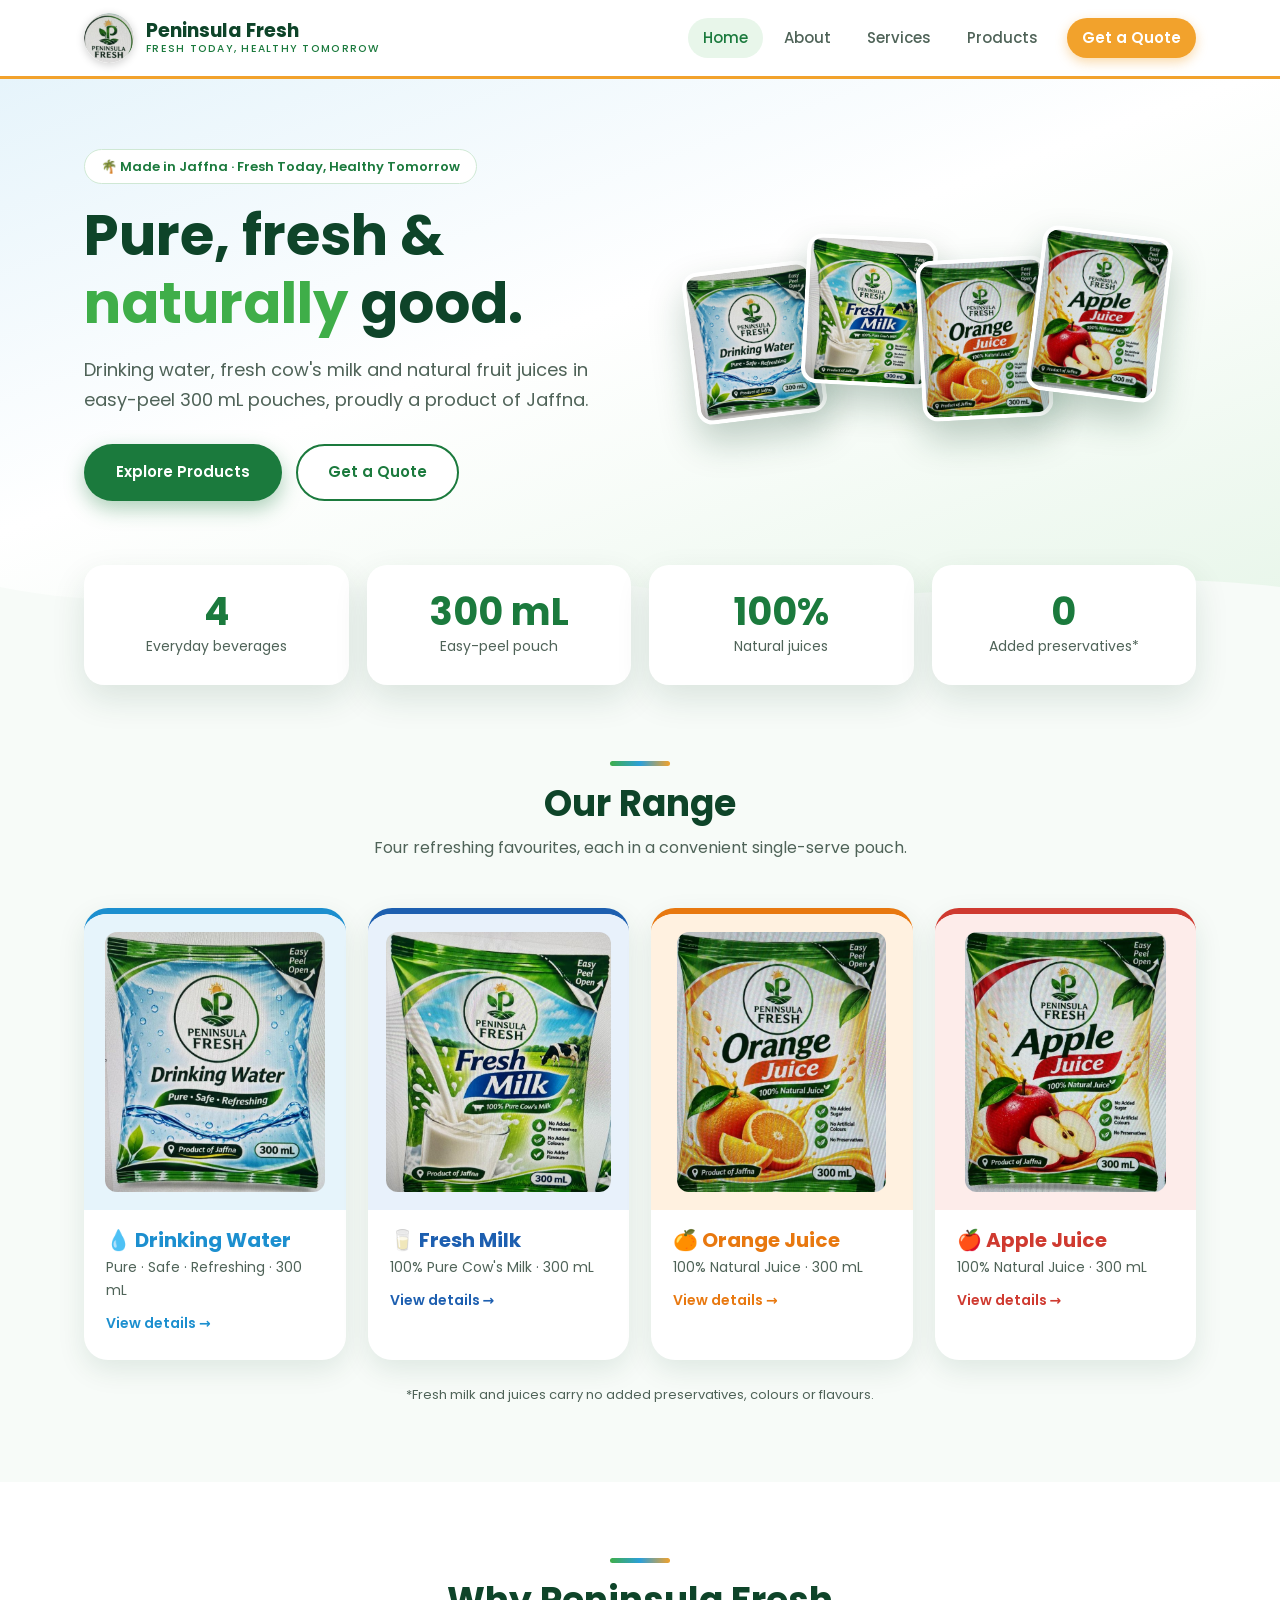
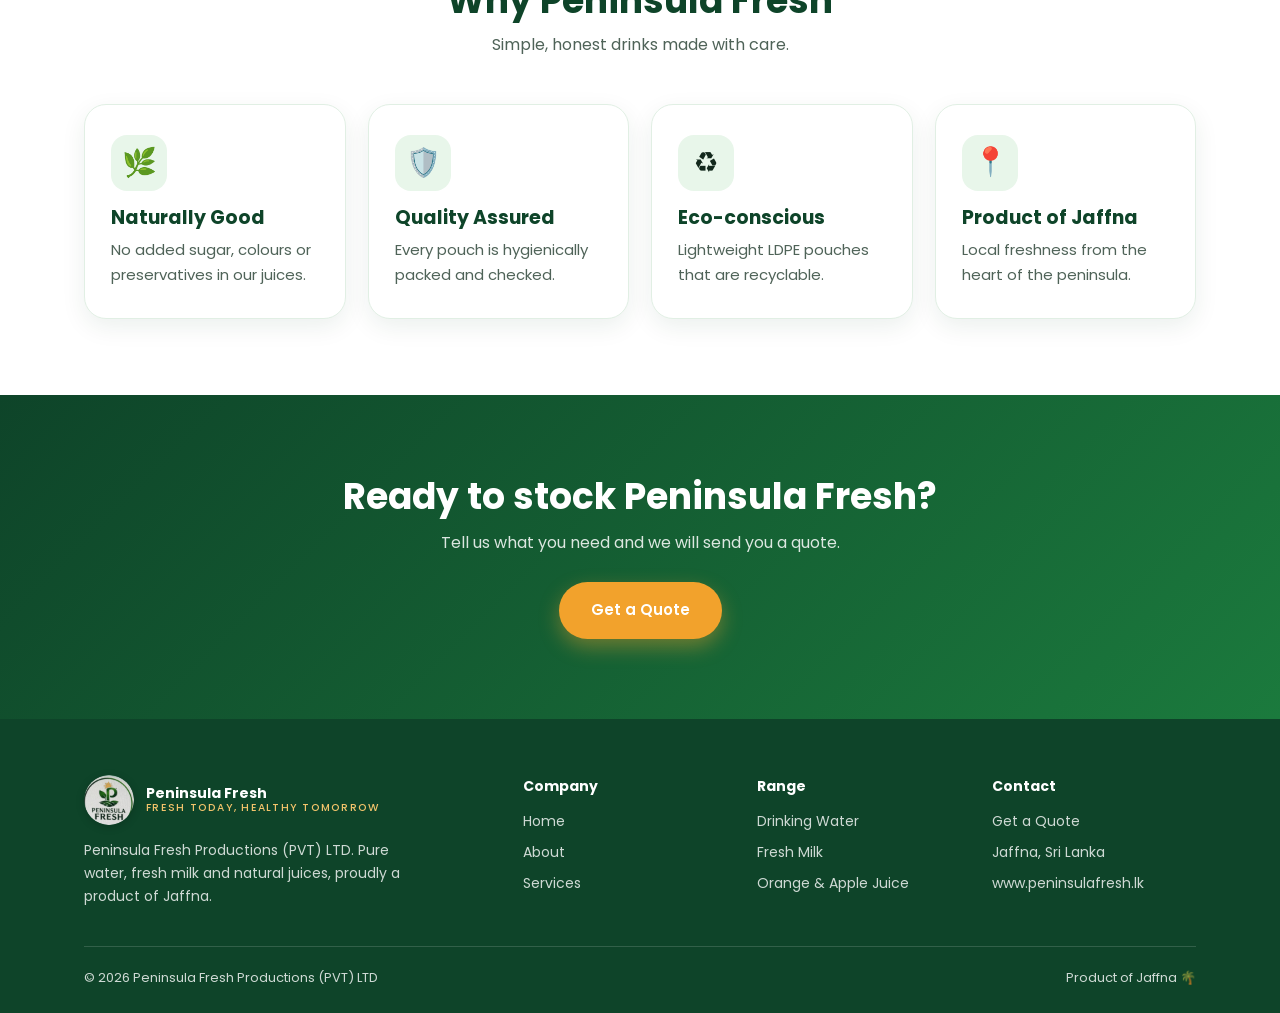
==== index.html @ 9424a058 "Initial commit - Peninsula Fresh Drinks Website" ====
<!DOCTYPE html>
<html lang="en"><head><meta charset="UTF-8"><meta name="viewport" content="width=device-width,initial-scale=1">
<title>Pure, fresh & natural drinks | Peninsula Fresh</title><meta name="description" content="Peninsula Fresh drinking water, fresh milk, orange and apple juice. Product of Jaffna.">
<link rel="icon" href="[data-uri]"><link rel="preconnect" href="https://fonts.googleapis.com"><link href="https://fonts.googleapis.com/css2?family=Poppins:wght@400;500;600;700&display=swap" rel="stylesheet">
<link rel="stylesheet" href="style.css"></head><body>
<header class="hdr"><div class="wrap"><a class="brand" href="index.html"><img src="[data-uri]" alt="Peninsula Fresh logo"><span>Peninsula Fresh<small>Fresh Today, Healthy Tomorrow</small></span></a>
<button class="mt" aria-label="Menu" aria-expanded="false"><span></span><span></span><span></span></button><nav class="nav"><a href="index.html" class=on>Home</a><a href="about.html">About</a><a href="services.html">Services</a><a href="products.html">Products</a><a href="contact.html" class="cta">Get a Quote</a></nav></div></header>
<div class="hero"><div class="bub"><span style="--l:6%;--s:18px;--d:11s"></span><span style="--l:18%;--s:10px;--d:14s"></span><span style="--l:30%;--s:24px;--d:12s"></span><span style="--l:44%;--s:12px;--d:16s"></span><span style="--l:58%;--s:20px;--d:10s"></span><span style="--l:70%;--s:9px;--d:15s"></span><span style="--l:82%;--s:26px;--d:13s"></span><span style="--l:92%;--s:14px;--d:17s"></span></div><div class="wrap"><div><span class="pill rs">🌴 Made in Jaffna · Fresh Today, Healthy Tomorrow</span><h1 class="rs d1">Pure, fresh &amp; <em>naturally</em> good.</h1>
<p class="l rs d2">Drinking water, fresh cow's milk and natural fruit juices in easy-peel 300 mL pouches, proudly a product of Jaffna.</p><div class="acts rs d3"><a class="btn b1" href="products.html">Explore Products</a><a class="btn b2" href="contact.html">Get a Quote</a></div></div>
<div class="cluster rs d2"><img src="[data-uri]" alt="water pouch"><img src="[data-uri]" alt="milk pouch"><img src="[data-uri]" alt="orange pouch"><img src="[data-uri]" alt="apple pouch"></div></div><div class="wv"><svg viewBox="0 0 2880 80" preserveAspectRatio="none"><path d="M0 40 C240 90 480 0 720 40 C960 80 1200 10 1440 40 C1680 90 1920 0 2160 40 C2400 80 2640 10 2880 40 V80 H0Z" fill="#f7fbf8"/></svg></div></div>
<div class="wrap"><div class="stats"><div class="stat"><b data-n="4">4</b><span>Everyday beverages</span></div><div class="stat"><b data-n="300" data-s=" mL">300 mL</b><span>Easy-peel pouch</span></div><div class="stat"><b data-n="100" data-s="%">100%</b><span>Natural juices</span></div><div class="stat"><b data-n="0">0</b><span>Added preservatives*</span></div></div></div>
<section><div class="wrap"><div class="sh"><div class="bar"></div><h2>Our Range</h2><p>Four refreshing favourites, each in a convenient single-serve pouch.</p></div><div class="grid4"><a class="tc" href="products.html#water" style="--ac:#1c8fcf;--al:#e6f4fb"><div class="im"><img src="[data-uri]" alt="Drinking Water pouch"></div><div class="bd"><h3>💧 Drinking Water</h3><p>Pure · Safe · Refreshing · 300 mL</p><span class="go">View details →</span></div></a><a class="tc" href="products.html#milk" style="--ac:#1d5fb0;--al:#e8f1fb"><div class="im"><img src="[data-uri]" alt="Fresh Milk pouch"></div><div class="bd"><h3>🥛 Fresh Milk</h3><p>100% Pure Cow's Milk · 300 mL</p><span class="go">View details →</span></div></a><a class="tc" href="products.html#orange" style="--ac:#e8780f;--al:#fff1e0"><div class="im"><img src="[data-uri]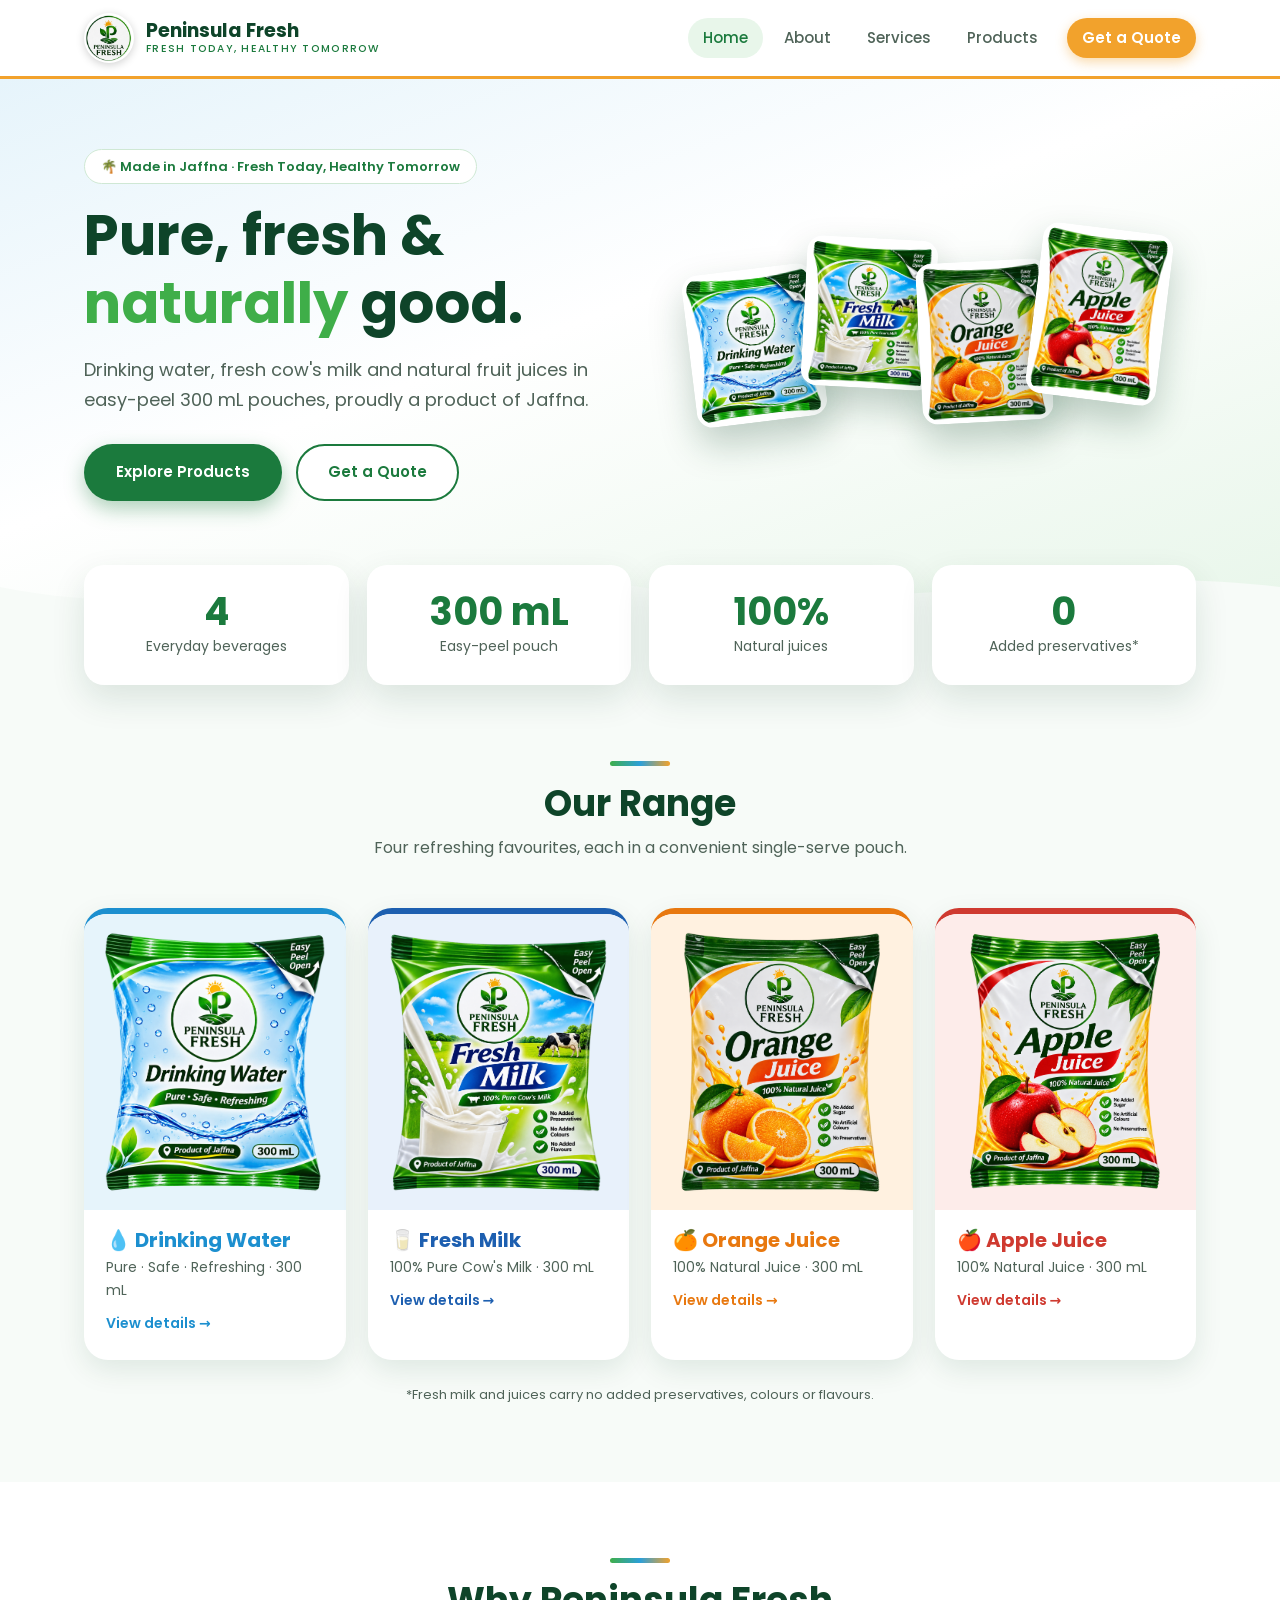
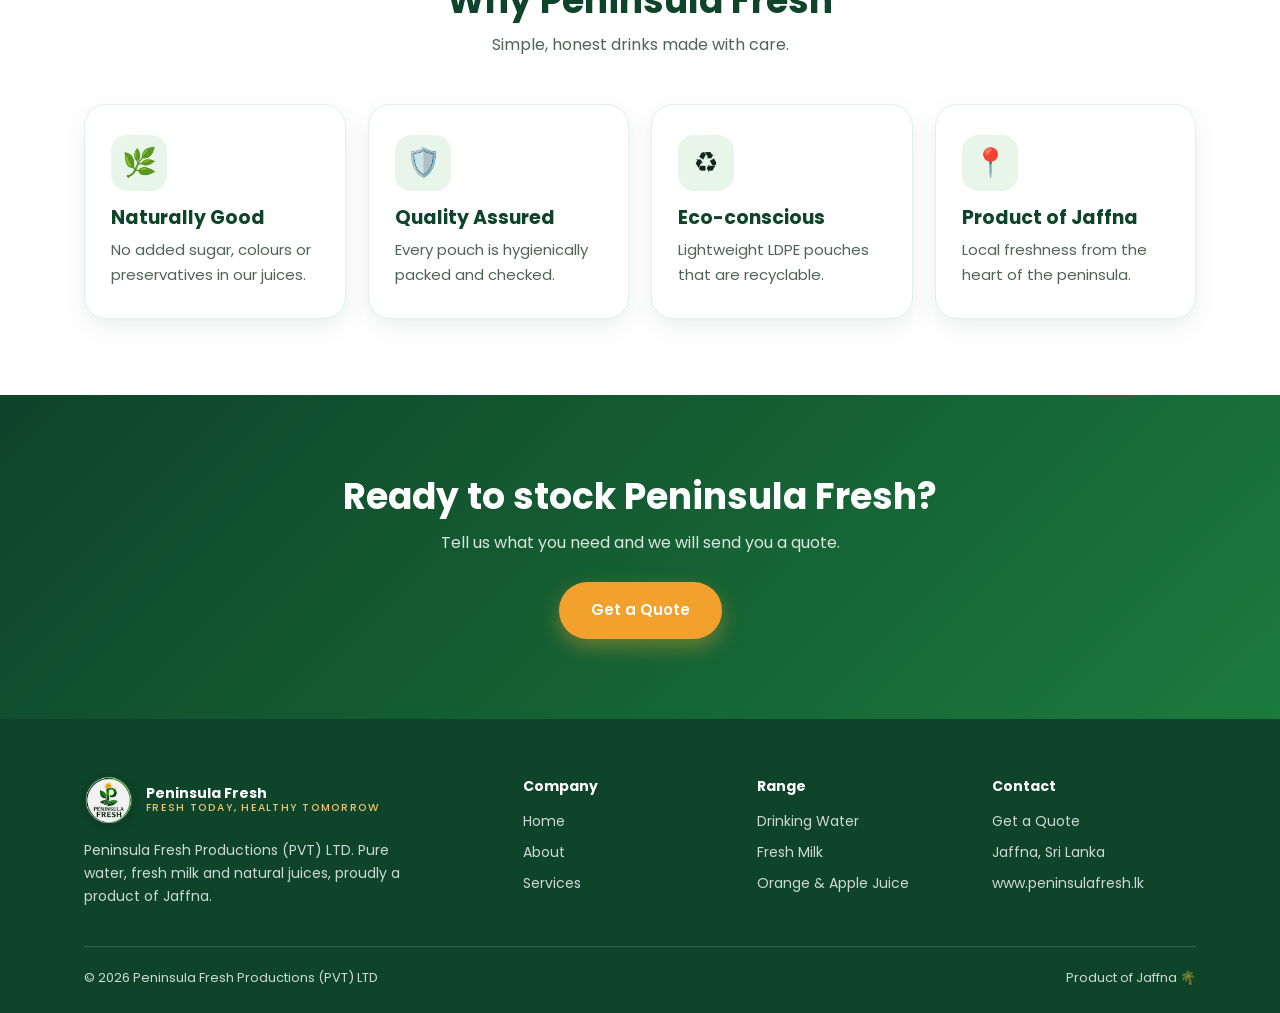
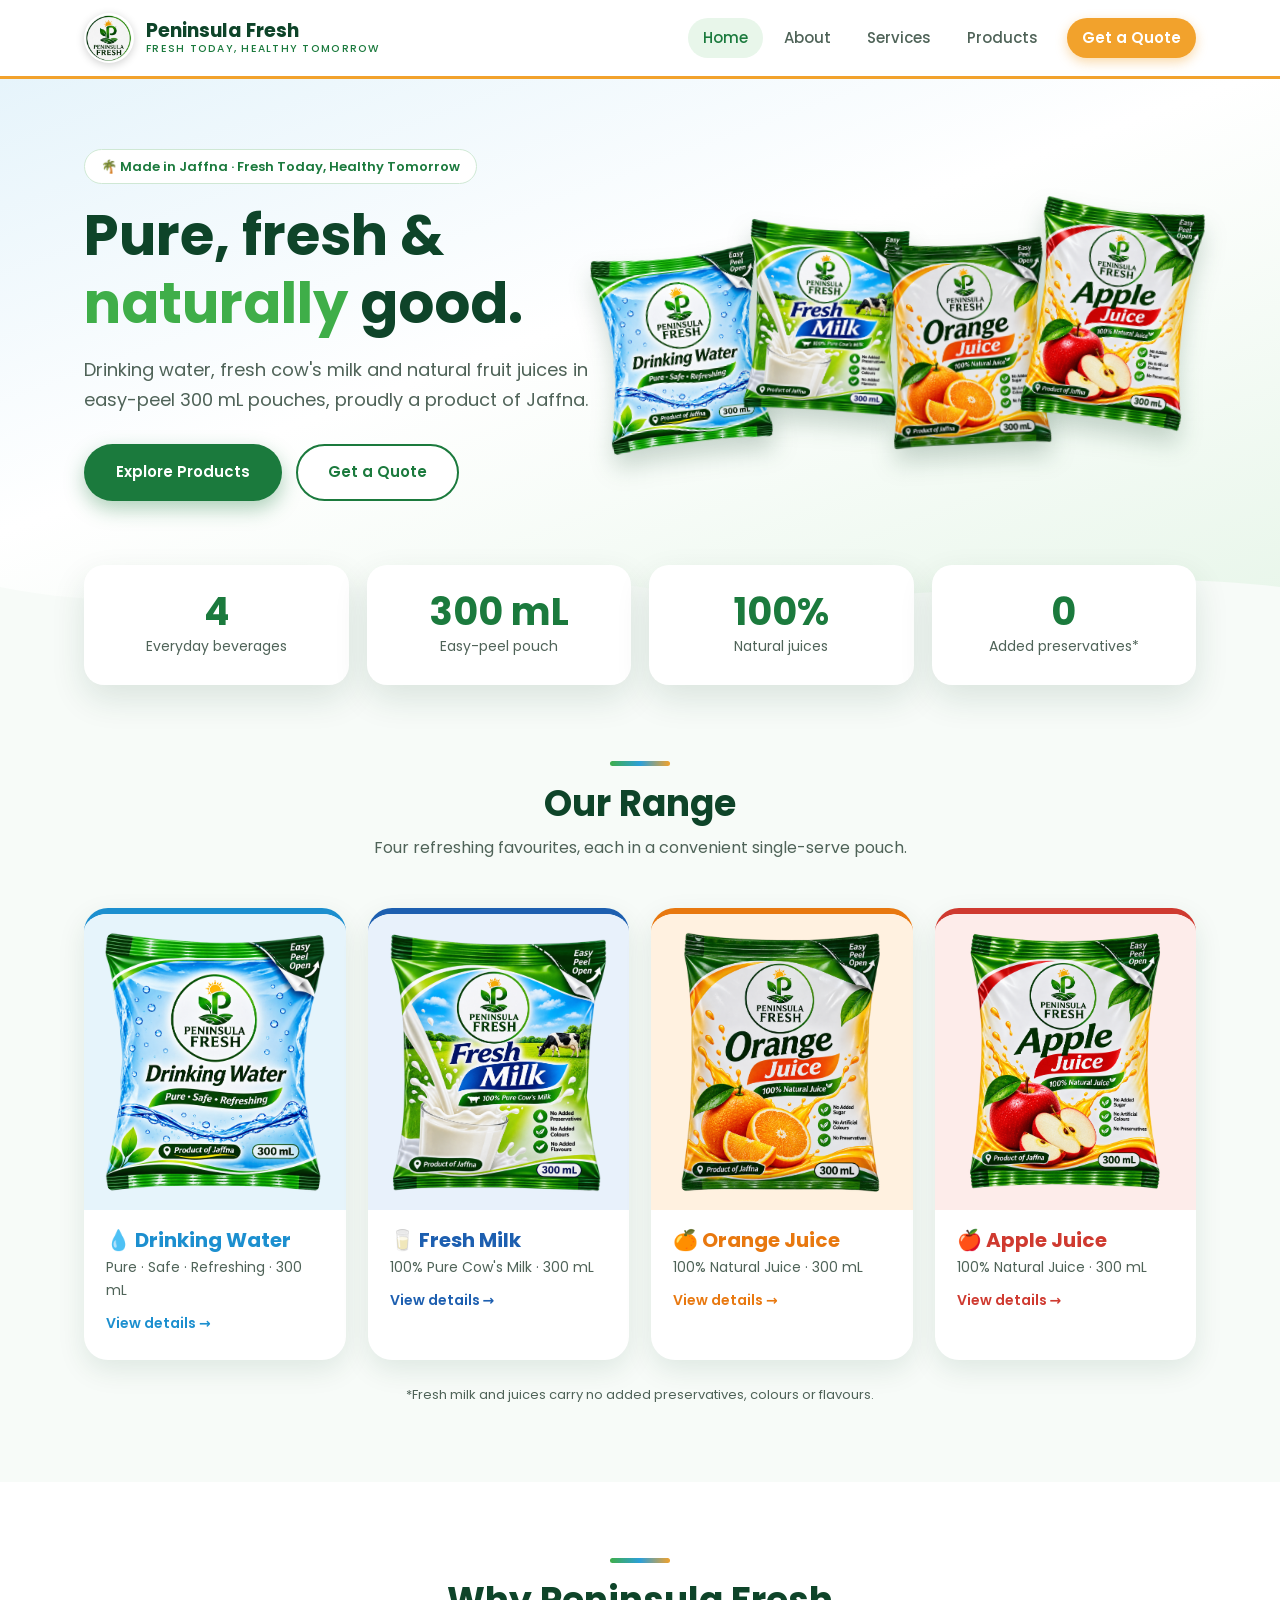
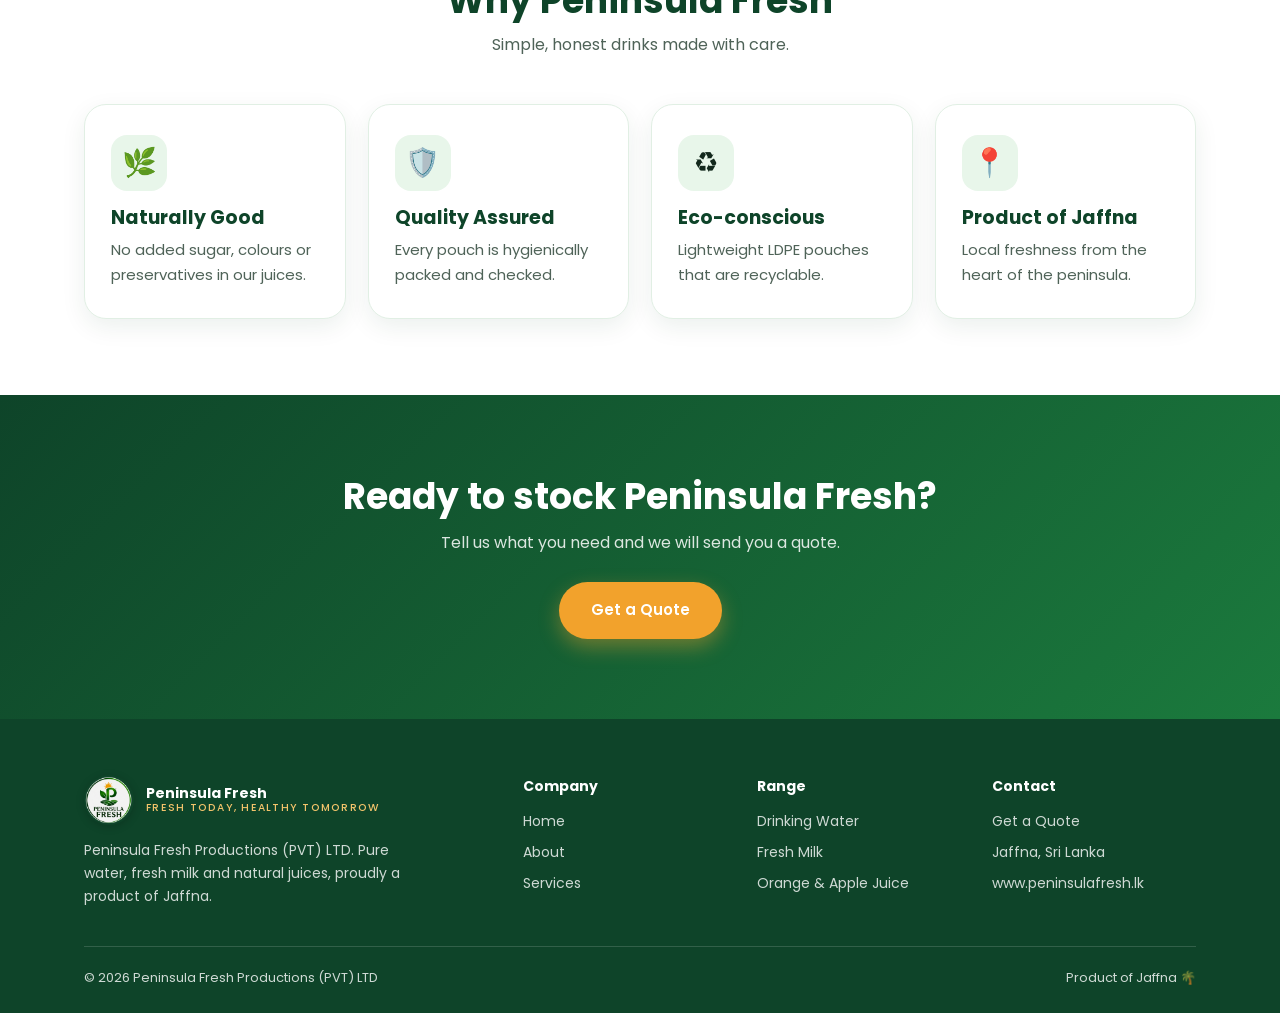
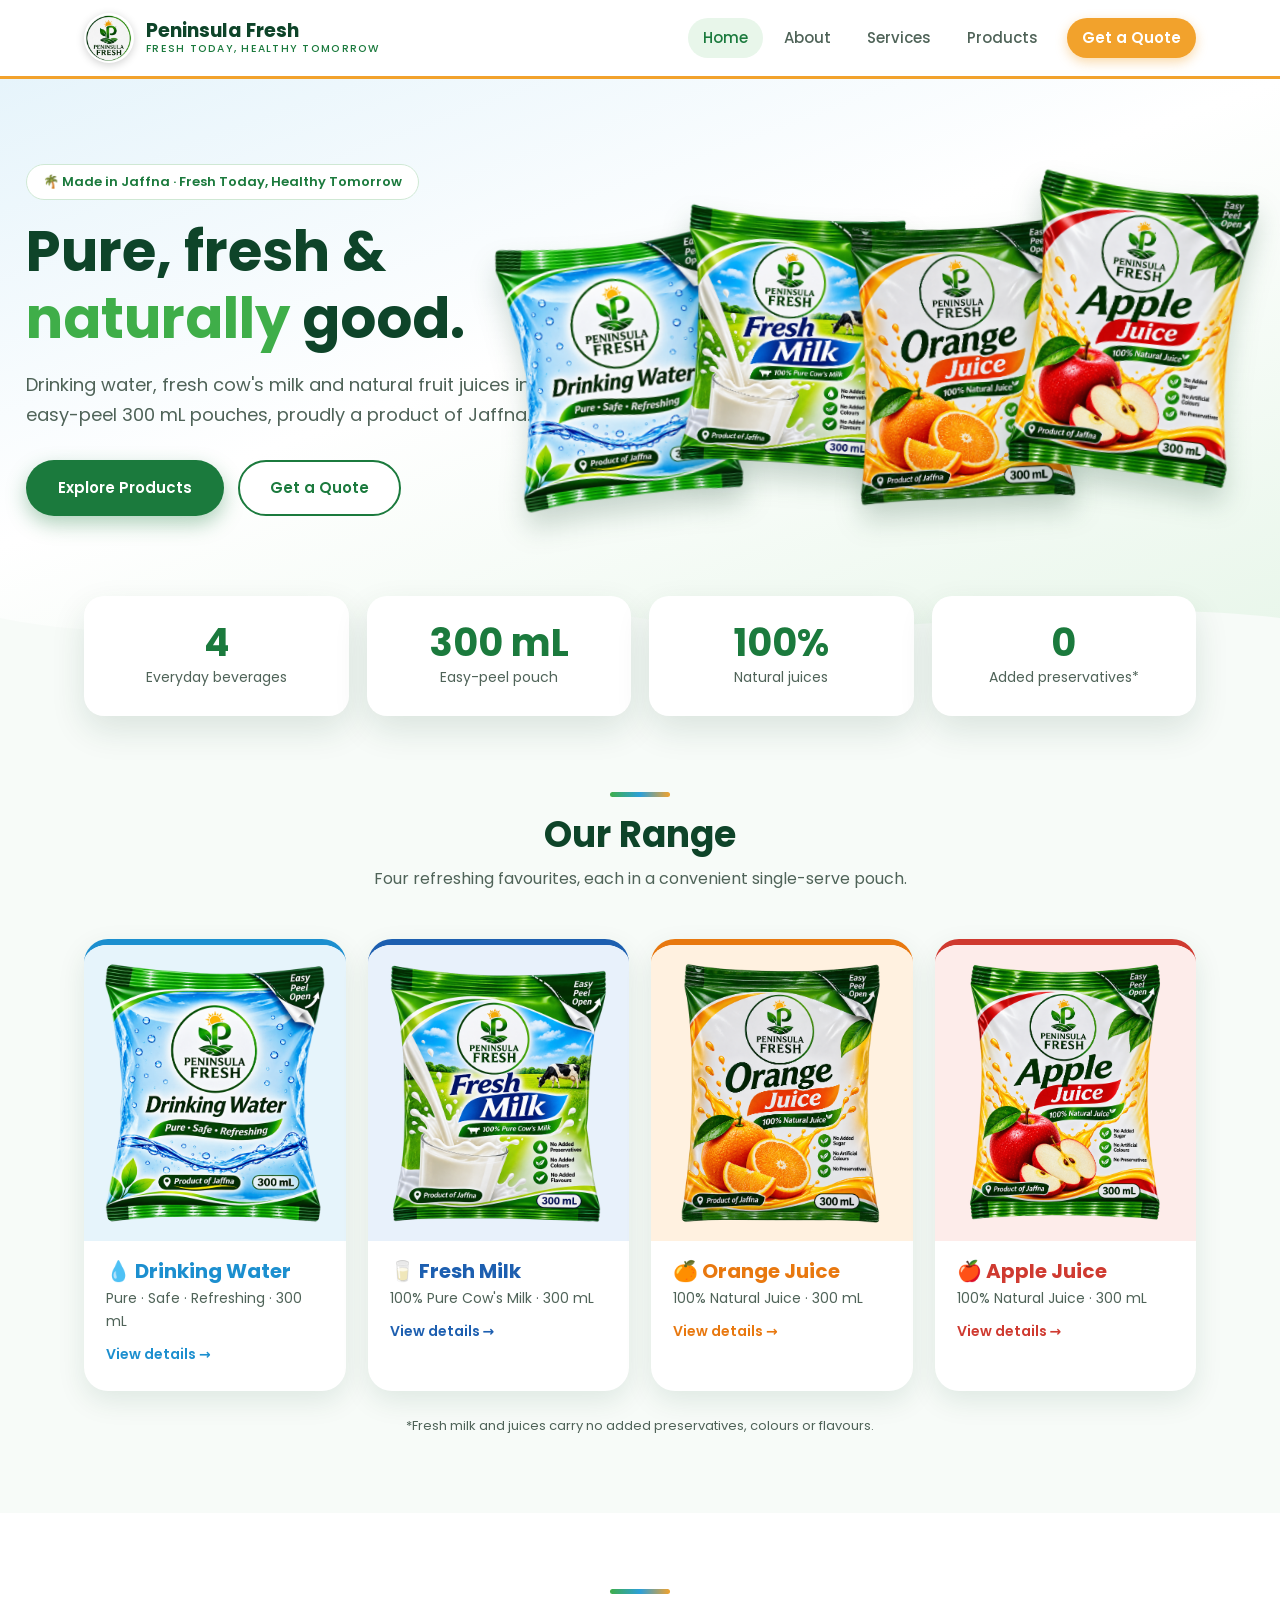
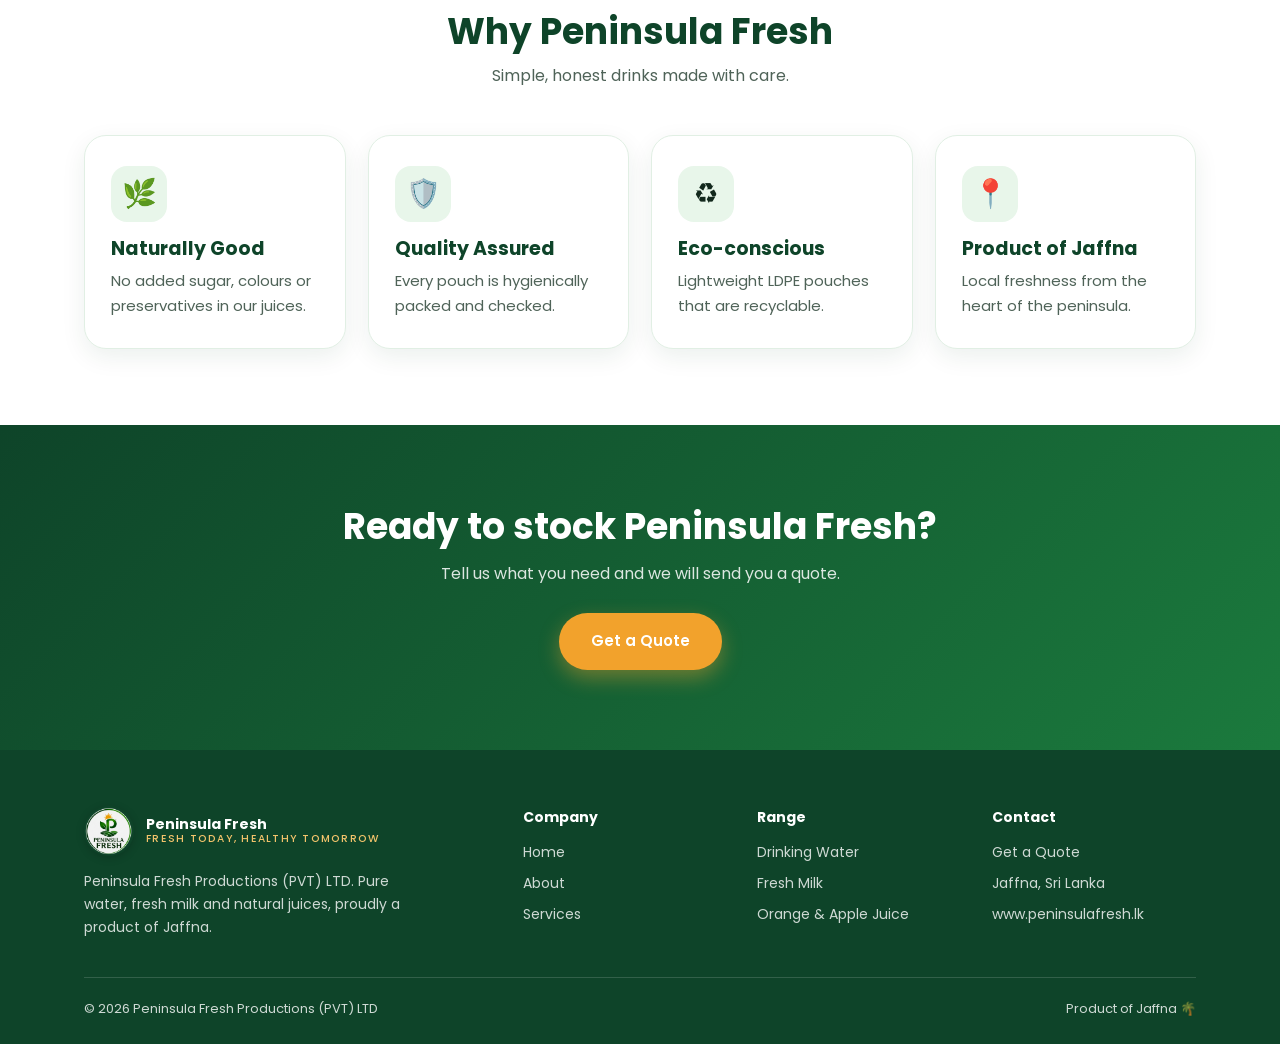
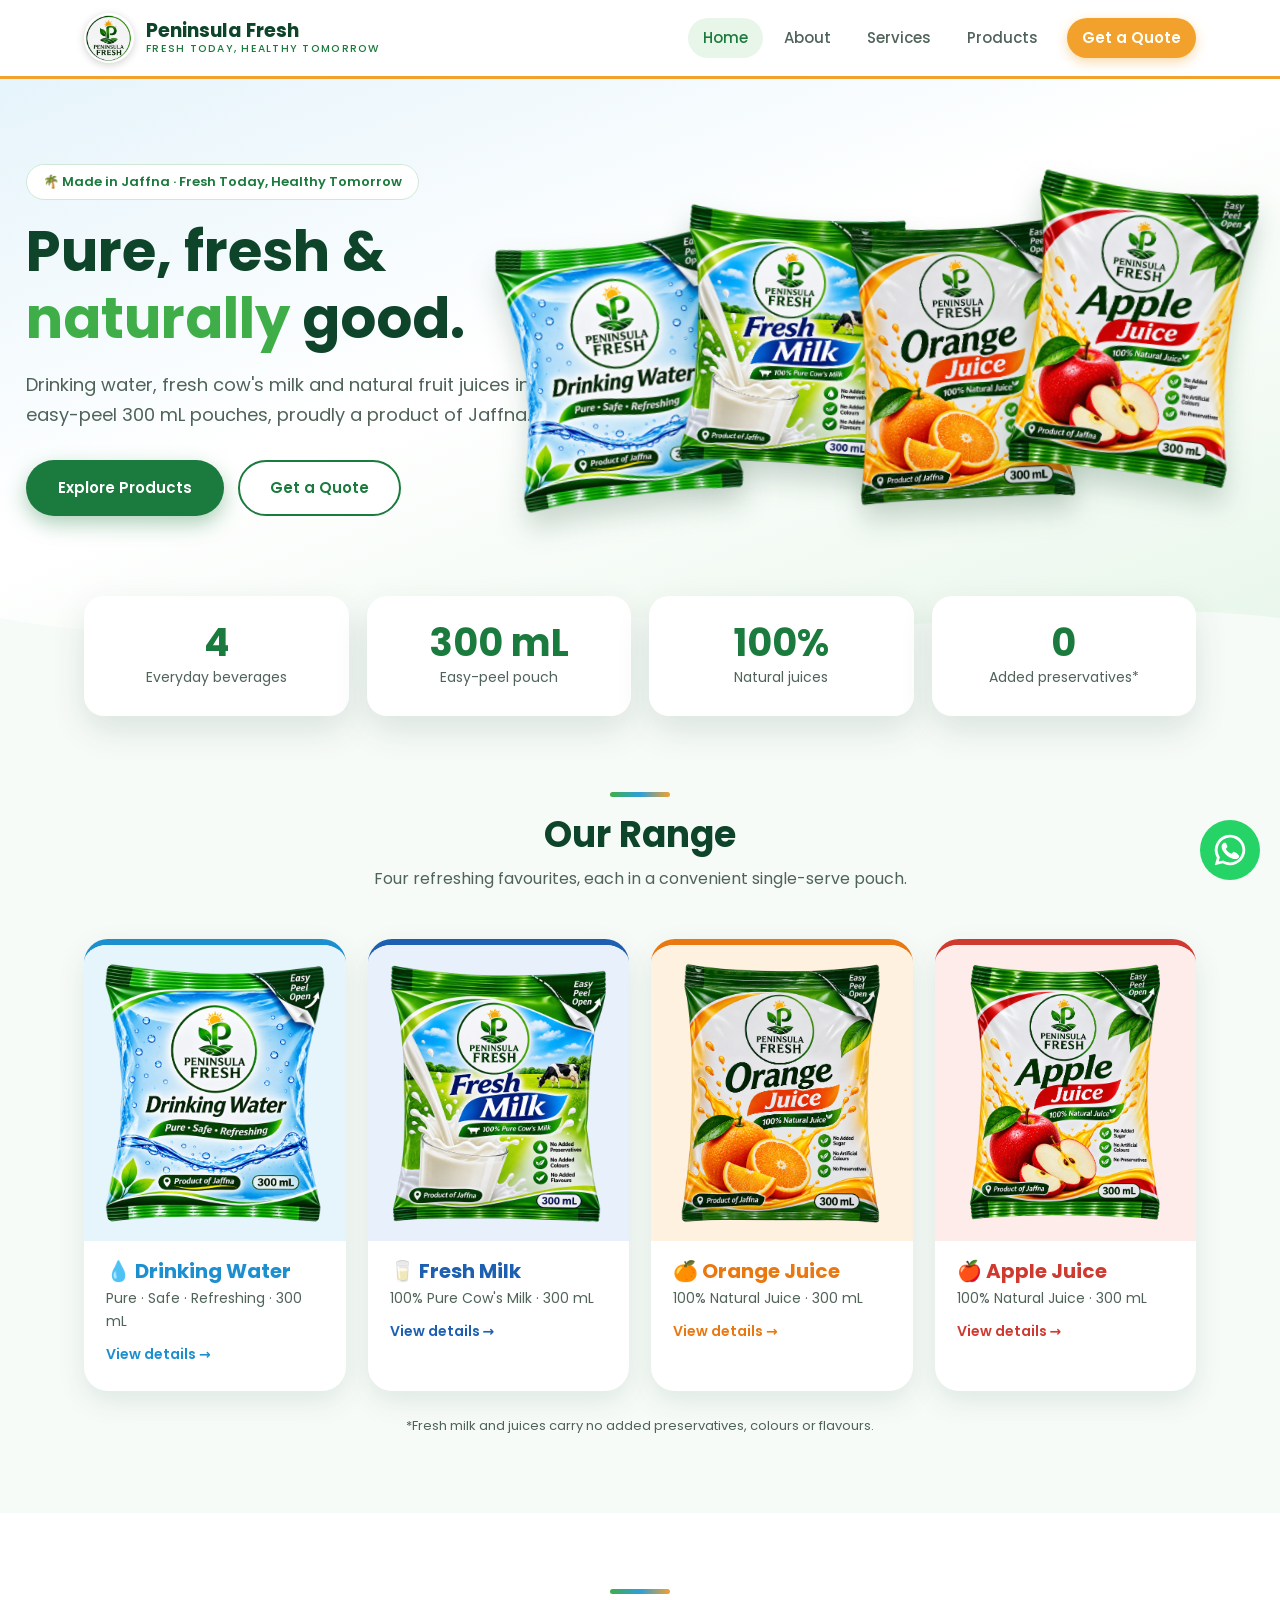
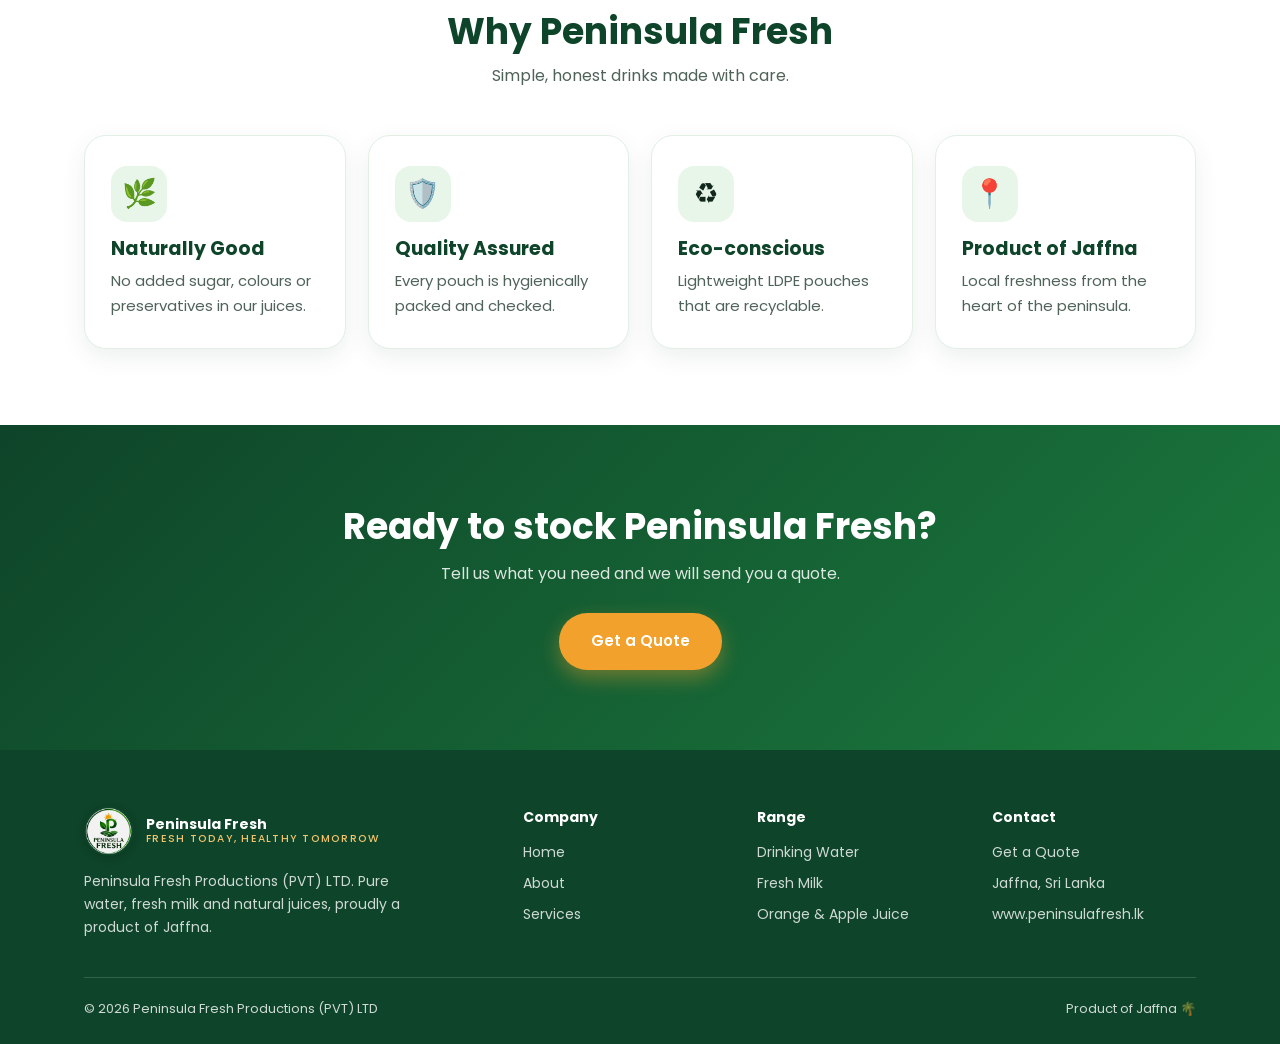
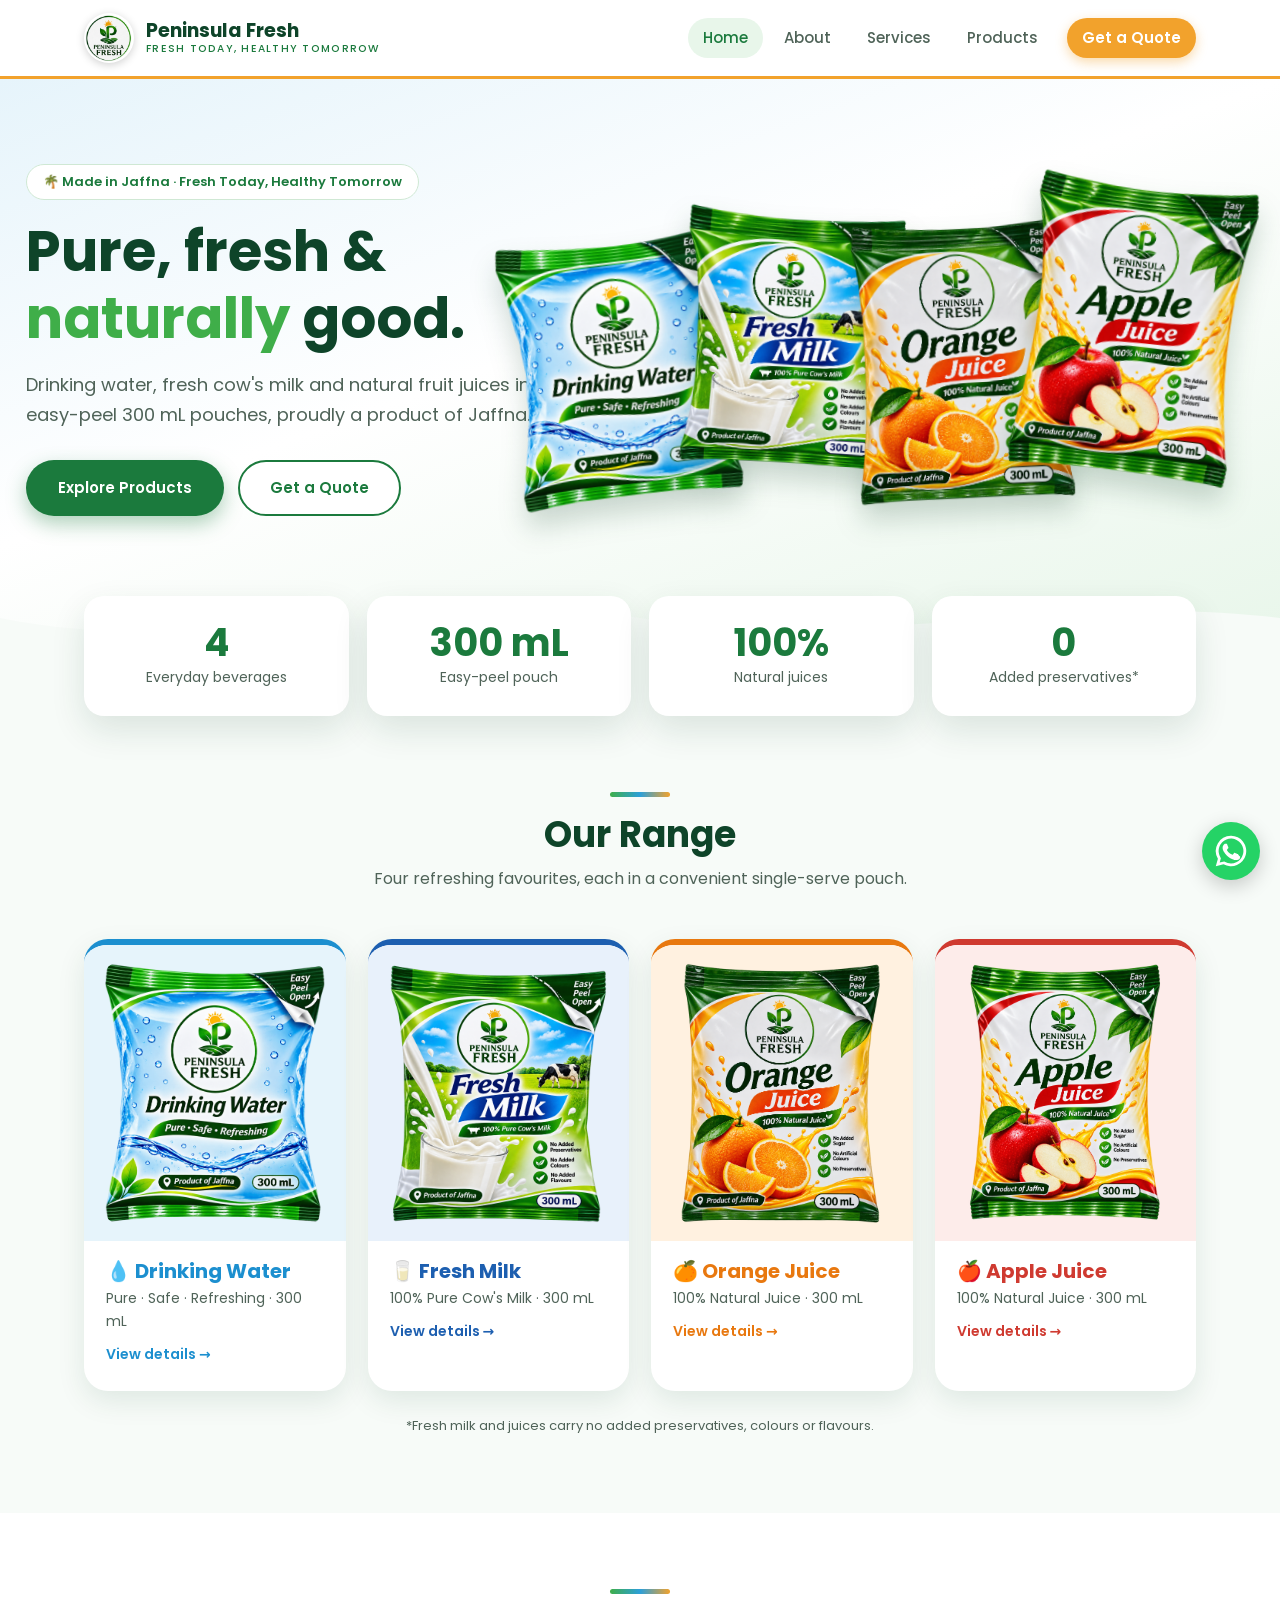
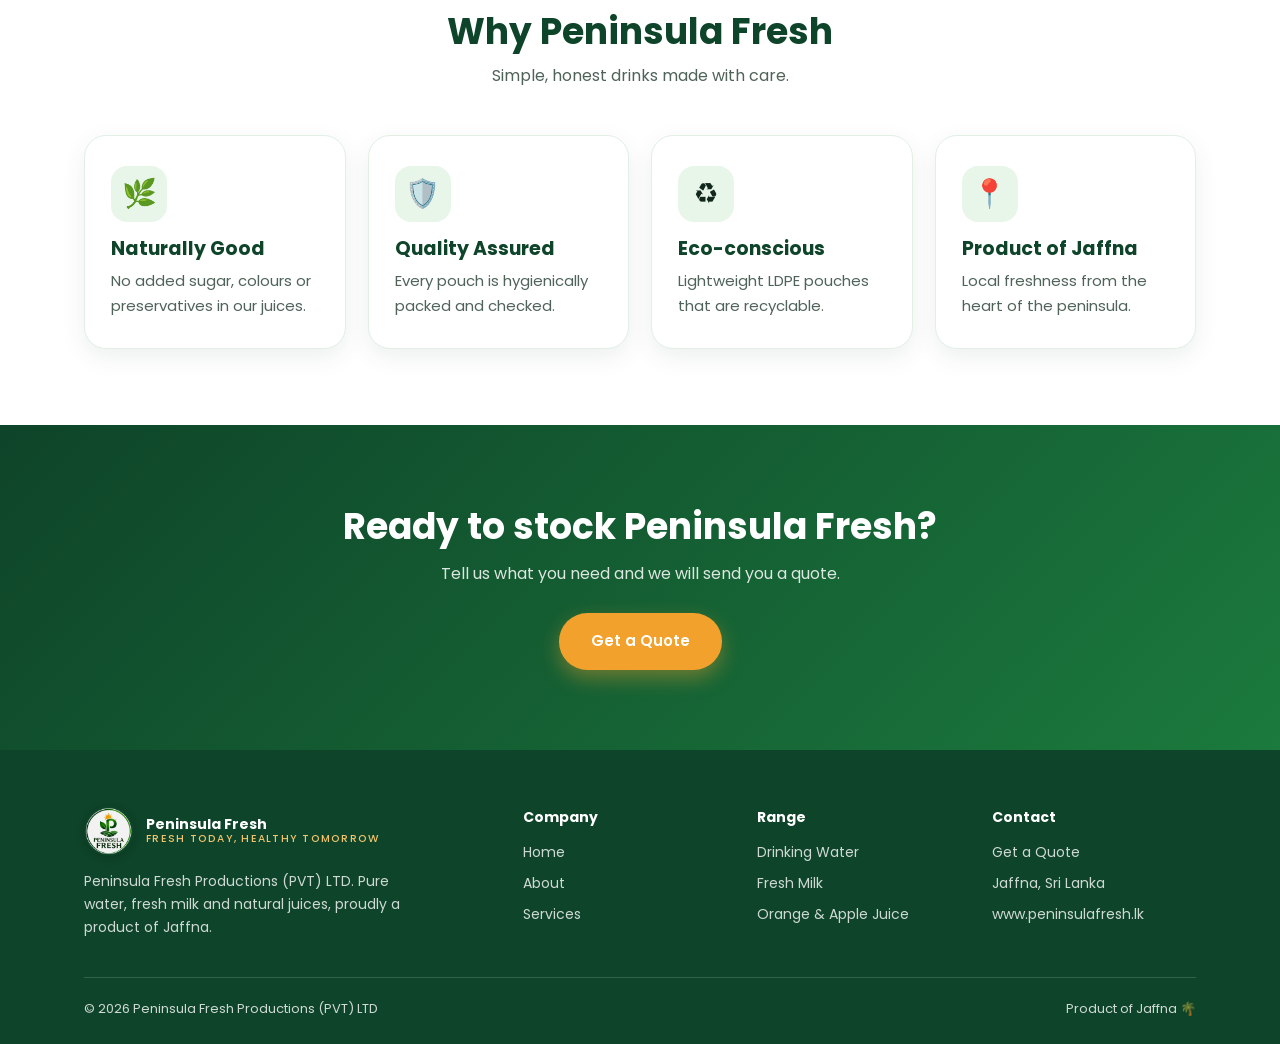
